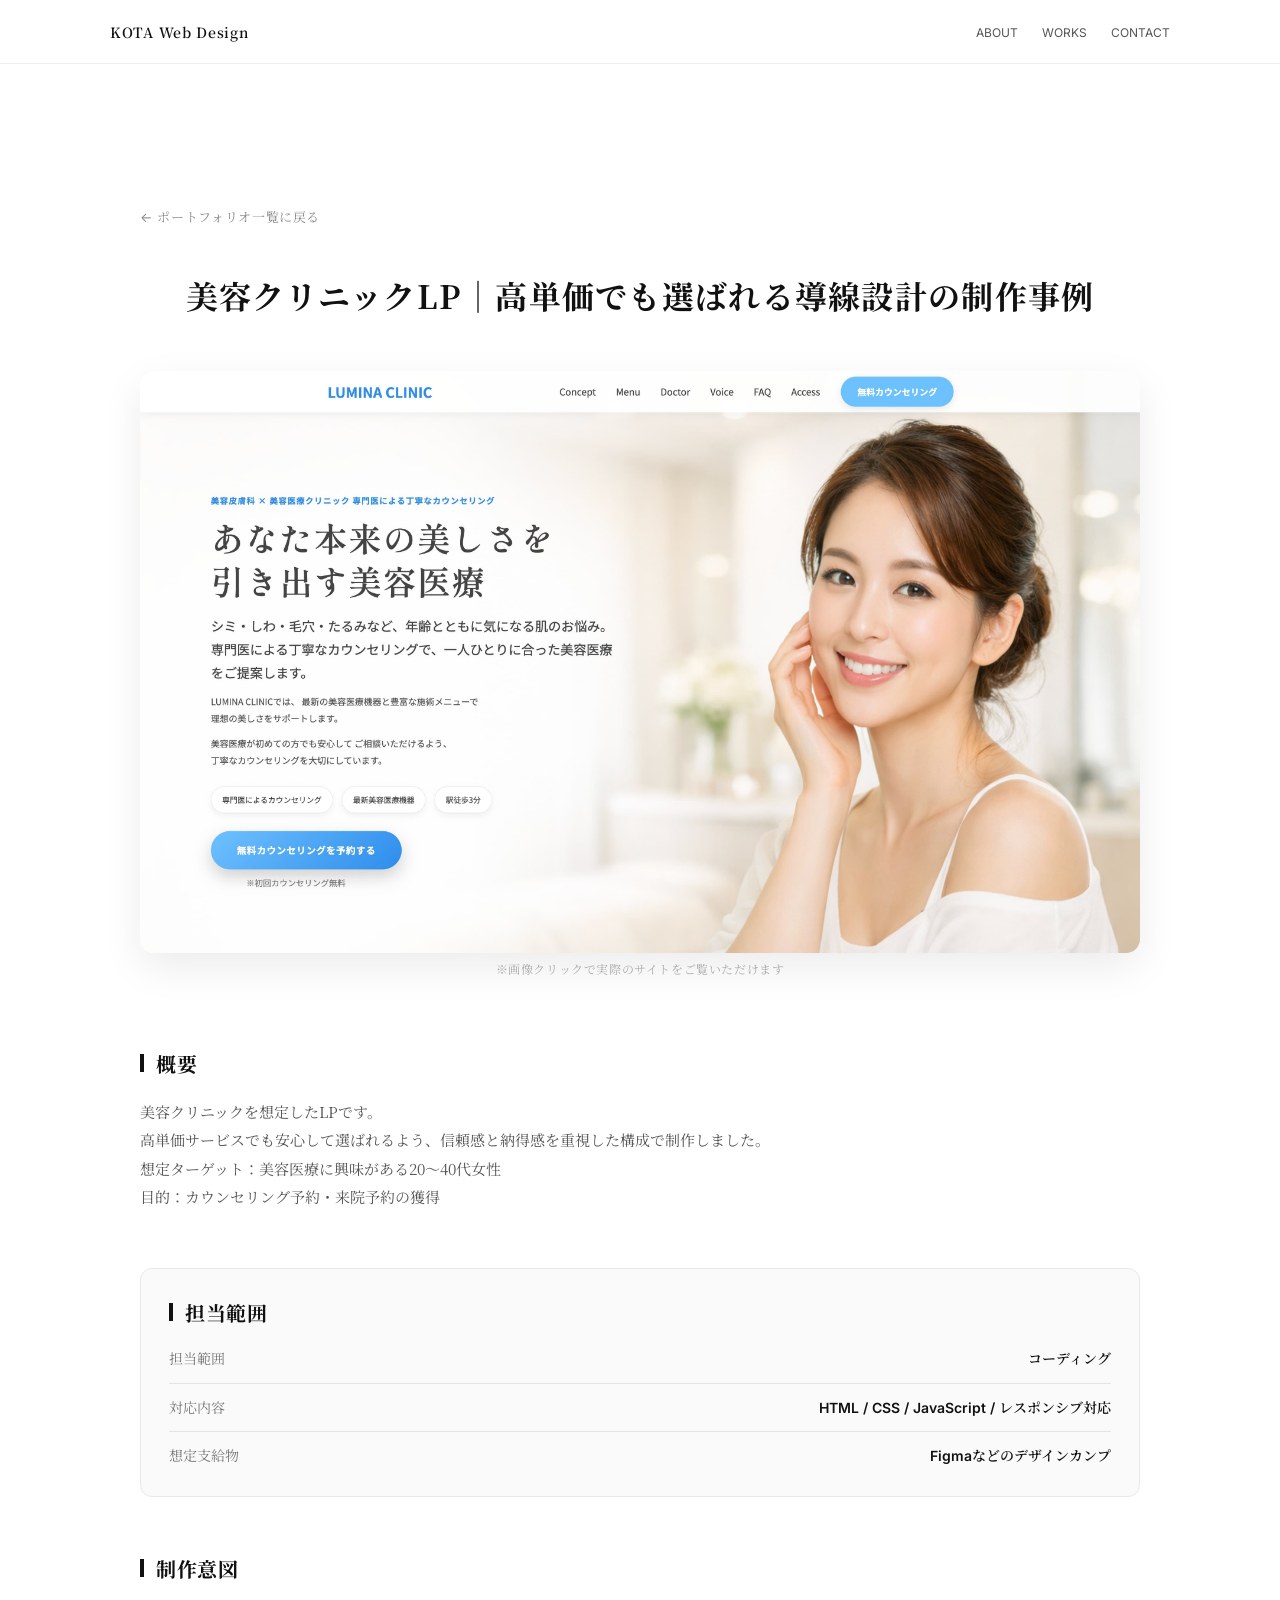
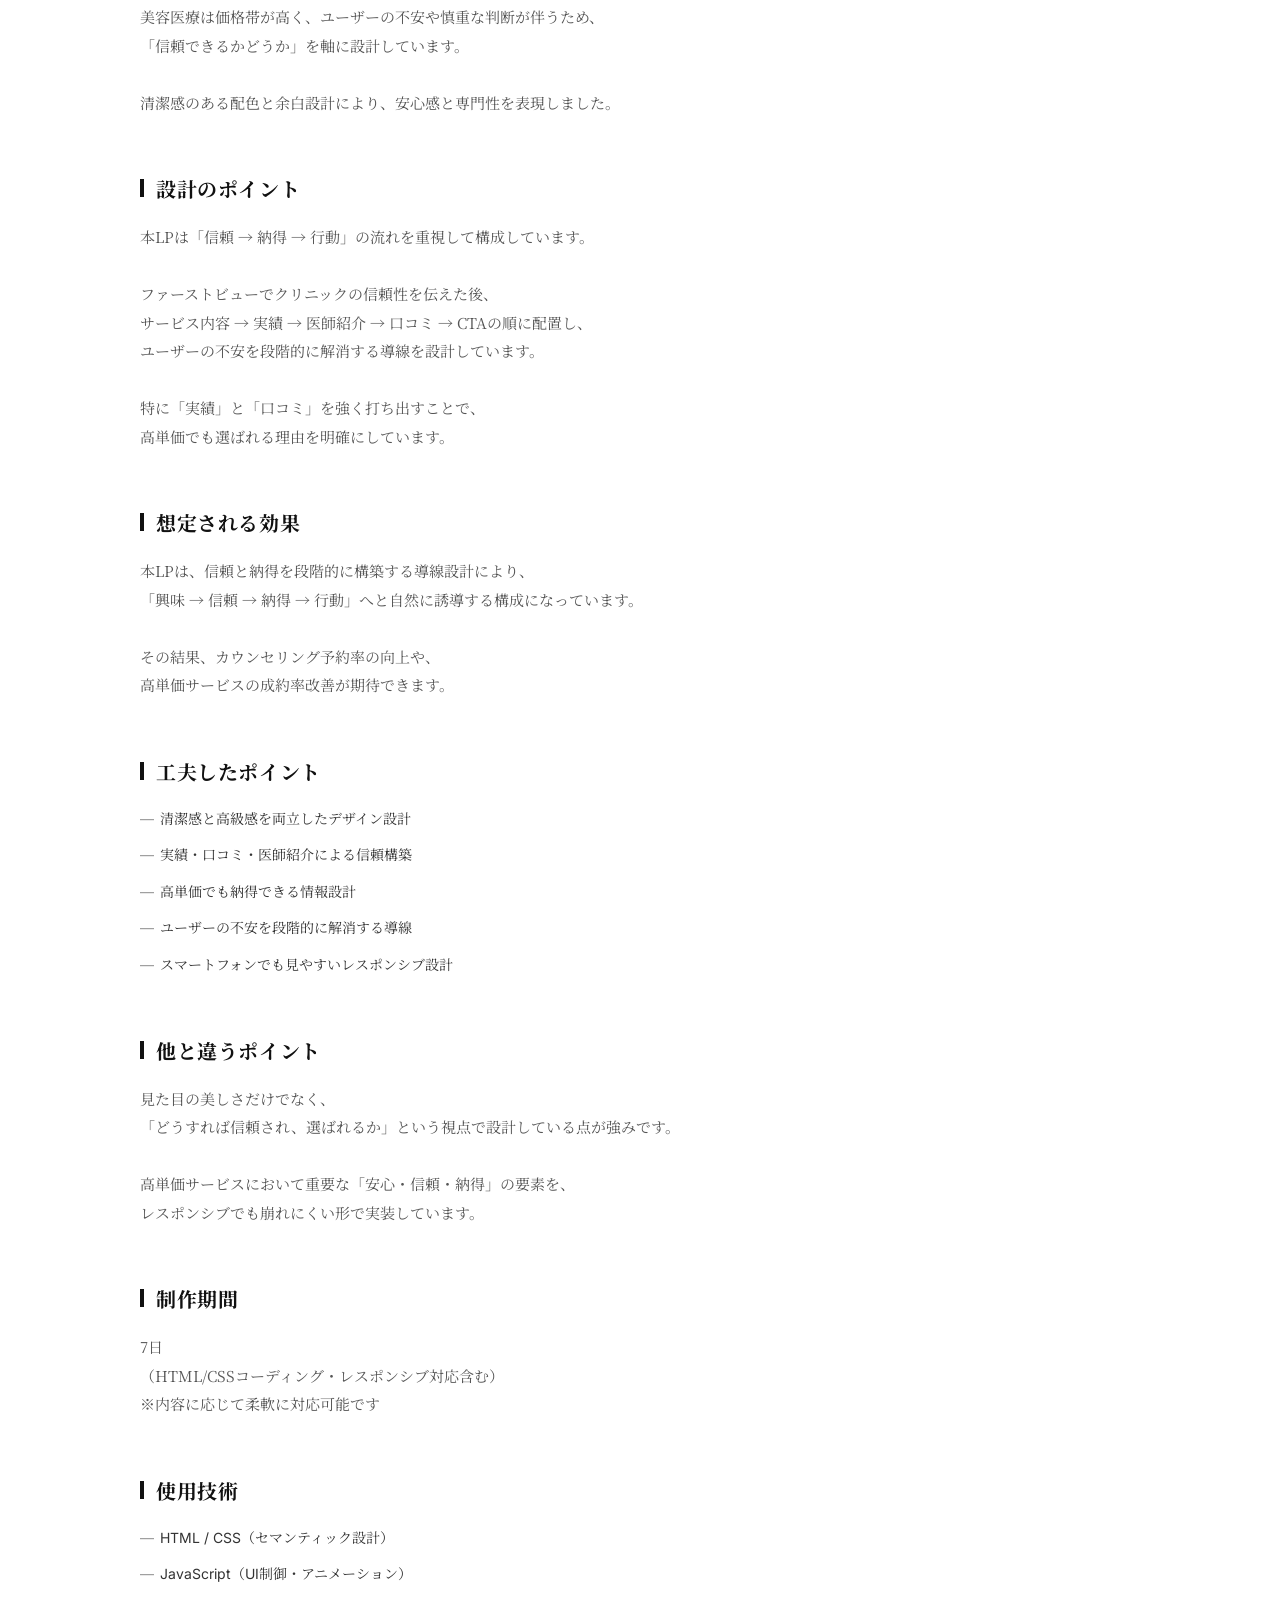
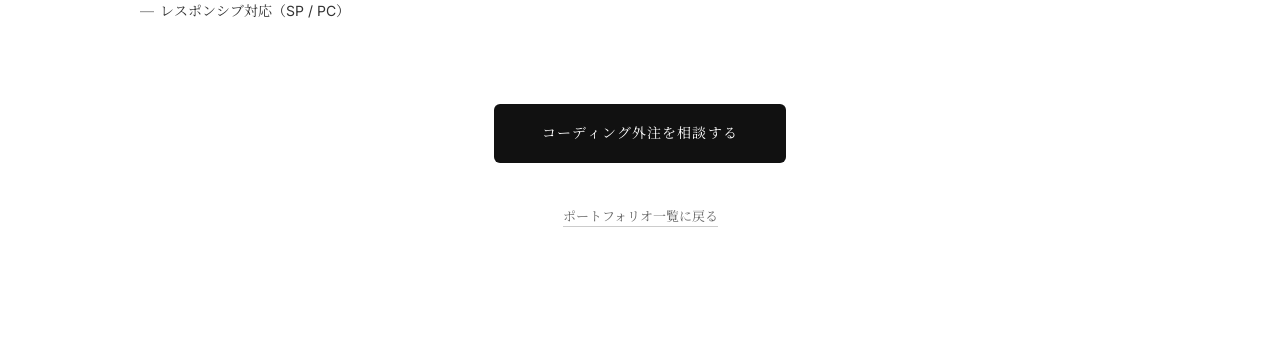
==== lp-beauty-clinic.html @ 037dd80d "Add files via upload" ====
<!DOCTYPE html>
<html lang="ja">
<head>
  <meta charset="UTF-8">
  <meta name="viewport" content="width=device-width, initial-scale=1.0">

  <!-- SEO -->
  <title>美容クリニックLPコーディング実績 | KOTA Web Design</title>
  <meta name="description" content="美容クリニックLPのコーディング実績。HTML/CSSコーディング、JavaScript、レスポンシブ対応の事例を紹介しています。">

  <!-- OGP -->
  <meta property="og:title" content="美容クリニックLPコーディング実績 | KOTA Web Design">
  <meta property="og:description" content="HTML/CSSコーディングとレスポンシブ対応を行った美容クリニックLPの実装事例。">
  <meta property="og:type" content="article">
  <meta property="og:url" content="https://kota-web-design.github.io/kota-web-design-portfolio/lp-beauty-clinic.html">
  <meta property="og:image" content="https://kota-web-design.github.io/kota-web-design-portfolio/img/lp-clinic.jpg">

  <!-- favicon -->
  <link rel="icon" href="img/favicon.ico" sizes="64x64" type="image/x-icon">

  <!-- CSS -->
  <link rel="stylesheet" href="style.css">

  <!-- フォント -->
  <link rel="preconnect" href="https://fonts.googleapis.com">
  <link rel="preconnect" href="https://fonts.gstatic.com" crossorigin>
  <link href="https://fonts.googleapis.com/css2?family=Inter:wght@300;400;500;600&family=Noto+Serif+JP:wght@400;500&display=swap" rel="stylesheet">
</head>

<body>

<header class="header">
  <div class="header__inner">

    <!-- ロゴ -->
    <p class="header__logo">
      <a href="index.html">KOTA Web Design</a>
    </p>

    <!-- ハンバーガー -->
    <button class="header__toggle" aria-label="メニュー開閉">
      <span></span>
      <span></span>
      <span></span>
    </button>

    <!-- ナビ -->
    <nav class="header__nav" aria-label="グローバルナビゲーション">
      <ul>
        <li><a href="index.html#about">ABOUT</a></li>
        <li><a href="index.html#works">WORKS</a></li>
        <li><a href="index.html#contact">CONTACT</a></li>
      </ul>
    </nav>

  </div>
</header>
<!-- ================= MAIN ================= -->
<main>

<section class="work">

  <div class="work__inner">

        <div class="work__back">
  <a href="index.html">← ポートフォリオ一覧に戻る</a>
</div>

    <!-- タイトル -->
<h1 class="work__title">
  美容クリニックLP｜高単価でも選ばれる導線設計の制作事例
</h1>

    <!-- サムネ -->
    <div class="work__img">
      <a href="https://kota-web-design.github.io/beauty-clinic-lp-template/" target="_blank" rel="noopener noreferrer">
        <img src="img/lp-clinic.jpg" alt="美容クリニックのLP制作事例" loading="lazy">
      </a>
      <p class="work__link-note">
        ※画像クリックで実際のサイトをご覧いただけます
      </p>
    </div>

    <!-- 概要 -->
<div class="work__block">
  <h2 class="work__heading">概要</h2>
  <p class="work__text">
    美容クリニックを想定したLPです。<br>
    高単価サービスでも安心して選ばれるよう、信頼感と納得感を重視した構成で制作しました。
  </p>

  <p>
    想定ターゲット：美容医療に興味がある20〜40代女性<br>
    目的：カウンセリング予約・来院予約の獲得
  </p>
</div>

    <!-- 担当範囲 -->
    <div class="work__block work__scope">
      <h2 class="work__heading">担当範囲</h2>
      <ul class="work__scope-list">
        <li><span>担当範囲</span><strong>コーディング</strong></li>
        <li><span>対応内容</span><strong>HTML / CSS / JavaScript / レスポンシブ対応</strong></li>
        <li><span>想定支給物</span><strong>Figmaなどのデザインカンプ</strong></li>
      </ul>
    </div>

    <!-- 制作意図 -->
    <div class="work__block">
      <h2 class="work__heading">制作意図</h2>
      <p class="work__text">
        美容医療は価格帯が高く、ユーザーの不安や慎重な判断が伴うため、<br>
        「信頼できるかどうか」を軸に設計しています。<br><br>

        清潔感のある配色と余白設計により、安心感と専門性を表現しました。
      </p>
    </div>

    <!-- 設計 -->
    <div class="work__block">
      <h2 class="work__heading">設計のポイント</h2>
      <p class="work__text">
        本LPは「信頼 → 納得 → 行動」の流れを重視して構成しています。<br><br>

        ファーストビューでクリニックの信頼性を伝えた後、<br>
        サービス内容 → 実績 → 医師紹介 → 口コミ → CTAの順に配置し、<br>
        ユーザーの不安を段階的に解消する導線を設計しています。<br><br>

        特に「実績」と「口コミ」を強く打ち出すことで、<br>
        高単価でも選ばれる理由を明確にしています。
      </p>
    </div>

    <div class="work__block">
  <h2 class="work__heading">想定される効果</h2>
  <p class="work__text">
    本LPは、信頼と納得を段階的に構築する導線設計により、<br>
    「興味 → 信頼 → 納得 → 行動」へと自然に誘導する構成になっています。<br><br>

    その結果、カウンセリング予約率の向上や、<br>
    高単価サービスの成約率改善が期待できます。
  </p>
</div>

    <!-- 工夫 -->
    <div class="work__block">
      <h2 class="work__heading">工夫したポイント</h2>
      <ul class="work__list">
        <li>清潔感と高級感を両立したデザイン設計</li>
        <li>実績・口コミ・医師紹介による信頼構築</li>
        <li>高単価でも納得できる情報設計</li>
        <li>ユーザーの不安を段階的に解消する導線</li>
        <li>スマートフォンでも見やすいレスポンシブ設計</li>
      </ul>
    </div>

    <!-- 差別化 -->
    <div class="work__block">
      <h2 class="work__heading">他と違うポイント</h2>
      <p class="work__text">
        見た目の美しさだけでなく、<br>
        「どうすれば信頼され、選ばれるか」という視点で設計している点が強みです。<br><br>

        高単価サービスにおいて重要な「安心・信頼・納得」の要素を、<br>
        レスポンシブでも崩れにくい形で実装しています。
      </p>
    </div>

    <!-- 制作期間 -->
    <div class="work__block">
      <h2 class="work__heading">制作期間</h2>
      <p class="work__text">
        7日<br>
        （HTML/CSSコーディング・レスポンシブ対応含む）<br>
        <span class="work__note">※内容に応じて柔軟に対応可能です</span>
      </p>
    </div>

    <!-- 技術 -->
    <div class="work__block">
      <h2 class="work__heading">使用技術</h2>
      <ul class="work__list">
<li>HTML / CSS（セマンティック設計）</li>
<li>JavaScript（UI制御・アニメーション）</li>
<li>レスポンシブ対応（SP / PC）</li>
      </ul>
    </div>

    <!-- CTA -->
    <div class="work__cta">
      <a href="mailto:kotasuetsugu.design@gmail.com">
        コーディング外注を相談する
      </a>
    </div>

            <div class="work__bottom-nav">
  <a href="index.html" class="work__back-btn">
    ポートフォリオ一覧に戻る
  </a>
</div>

  </div>

</section>

</main>
<script src="script.js"></script>
</body>
</html>
---- style.css ----
/* ===============================
   Reset CSS
=============================== */
*,
*::before,
*::after {
  box-sizing: border-box;
}

html, body {
  margin: 0;
  padding: 0;
}


html {
  overflow-x: hidden;
}

body {
  line-height: 1.6;
  font-family: 'Inter', 'Noto Serif JP', sans-serif;
  color: #111;
  background-color: #fff;
  padding-top: 64px;
}

img {
  max-width: 100%;
  height: auto;
  display: block;
}

a {
  text-decoration: none;
  color: inherit;
}

ul, ol {
  list-style: none;
  padding: 0;
  margin: 0;
}

h1, h2, h3, p {
  margin: 0;
  font-family: 'Noto Serif JP', serif;
}

.sp-only{
  display: none;
}

.pc-only{
  display: block;
}


/* ===============================
   HEADER
=============================== */
.header {
  height: 64px;
  position: fixed;
  top: 0;
  left: 0;
  width: 100%;
  background: #fff;
  border-bottom: 1px solid #eee;
  z-index: 100;
}

.header__inner {
  max-width: 1100px;
  margin: 0 auto;
  padding: 0 20px; 
  height: 100%; 
  display: flex;
  justify-content: space-between;
  align-items: center; 
}

.header__logo a {
  font-size: 14px;
  font-weight: 600;
  letter-spacing: 0.05em;
}

.header__nav ul {
  display: flex;
  gap: 24px;
}

.header__nav a {
  font-size: 12px;
  color: #555;
  transition: 0.3s;
}

.header__nav a:hover {
  color: #111;
}

.header__toggle {
  display: none;
}

/* ===============================
   First View
=============================== */

.fv {
  padding: 160px 20px 130px;
  text-align: center;
  border-bottom: 1px solid #eee;
}

.fv__inner {
  max-width: 820px;
  margin: 0 auto;
}

.fv__lead {
  font-size: 12px;
  letter-spacing: 0.25em;
  margin-bottom: 16px;
  color: #999;
}

.fv__title {
  font-size: 46px;
  font-weight: 700;
  line-height: 1.4;
  margin-bottom: 28px;
  letter-spacing: 0.02em;
  max-width: 720px;
  margin-left: auto;
  margin-right: auto;
}

.fv__text {
  font-size: 16px;
  color: #555;
  line-height: 1.9;
  margin-bottom: 44px;
  max-width: 760px;
  margin-left: auto;
  margin-right: auto;
}

.fv__cta {
  display: flex;
  flex-direction: row;
  align-items: center;
  justify-content: center;
  gap: 12px;
}

.btn-primary,
.btn-secondary {
  display: inline-block;
  padding: 16px 42px;
  font-size: 14px;
  letter-spacing: 0.08em;
  border-radius: 6px;
  transition: all 0.3s ease;
}

.btn-primary {
  background-color: #111;
  color: #fff;
}

.btn-secondary {
  background-color: #fff;
  border: 1px solid #111;
  color: #111;
}

.btn-primary:hover {
  opacity: 0.85;
  transform: translateY(-2px);
}

.btn-secondary:hover {
  background-color: #111;
  color: #fff;
  transform: translateY(-2px);
}

.fv__note {
  font-size: 12px;
  color: #999;
}


/* ===============================
   ABOUT
=============================== */
.about {
  padding: 120px 20px;
}

.about__inner {
  max-width: 1100px;
  margin: 0 auto;
  display: flex;
  align-items: center;
  gap: 70px;
}

.about__img {
  width: 40%;
  display: flex;
  align-items: center;
}

.about__img img {
  width: 100%;
  height: 340px;
  object-fit: cover;
  border-radius: 14px;
  box-shadow: 0 20px 40px rgba(0,0,0,0.08);
  transition: 0.4s ease;
  filter: brightness(1.05) contrast(1.08);
}

.about__img img:hover {
  transform: translateY(-4px);
  box-shadow: 0 30px 60px rgba(0,0,0,0.12);
}

.about__content {
  width: 60%;
text-align: left;
}

.about__title {
  font-size: 26px;
  font-weight: 700;
  margin-bottom: 20px;
  text-align: center;
}

.about__lead {
  font-size: 18px;
  font-weight: 600;
  margin-bottom: 16px;
  text-align: center;
}

.about__text {
  font-size: 14px;
  line-height: 1.9;
  color: #555;
  margin-bottom: 28px;
}

.about__strength {
  margin-bottom: 24px;
}

.about__strength h3 {
  font-size: 14px;
  margin-bottom: 10px;
  font-weight: 700;
}

.about__strength ul {
  padding-left: 18px;
}

.about__strength li {
  font-size: 13px;
  margin-bottom: 6px;
  color: #333;
}

.about__data {
  margin-bottom: 24px;
}

.about__data h3 {
  font-size: 14px;
  margin-bottom: 8px;
  font-weight: 700;
}

.about__data p {
  font-size: 13px;
  color: #555;
}

.about__skills {
  display: flex;
  flex-wrap: wrap;
  gap: 10px;
  margin-bottom: 24px;
}

.about__skills li {
  font-size: 12px;
  padding: 6px 12px;
  border: 1px solid #ddd;
  border-radius: 20px;
  transition: 0.3s;
}

.about__skills li:hover {
  background-color: #111;
  color: #fff;
}

.about__note {
  font-size: 18px;
  color: #666;
  line-height: 1.8;
  text-align: center;
  margin-top: 20px;
}

/* ===============================
   DESIGN → CODING
=============================== */
.flow {
  padding: 120px 20px;
  text-align: center;
  background: #fafafa;
}

.flow__inner {
  max-width: 1100px;
  margin: 0 auto;
}

/* タイトル */
.flow__title {
  font-size: 26px;
  font-weight: 700;
  margin-bottom: 16px;
}

/* リード */
.flow__lead {
  font-size: 14px;
  color: #666;
  margin-bottom: 50px;
}

.flow__grid {
  display: grid;
  grid-template-columns: 1fr auto 1fr; /* ←ここ重要 */
  gap: 40px;
  align-items: center;
}

/* カード */
.flow__card {
  display: block;
  text-decoration: none;
  color: inherit;
  transition: 0.3s;
}

/* 画像 */
.flow__img {
  overflow: hidden;
  border-radius: 12px;
}

.flow__img img {
  width: 100%;
  height: 280px;
  object-fit: cover;
  transition: 0.4s;
}

/* ラベル */
.flow__label {
  margin-top: 12px;
  font-size: 14px;
  color: #333;
}

.flow__arrow {
  font-size: 28px;
  color: #bbb;
  display: flex;
  align-items: center;
  justify-content: center;
}

/* ホバー */
.flow__card:hover img {
  transform: scale(1.05);
}

.flow__card:hover {
  opacity: 0.9;
}

/* ===============================
   WORKS
=============================== */
.works {
  padding: 140px 20px;
  background: #fff;
}

.works__inner {
  max-width: 1100px;
  margin: 0 auto;
}

/* タイトル */
.works__title {
  font-size: 30px;
  font-weight: 700;
  text-align: center;
  margin-bottom: 16px;
  letter-spacing: 0.08em;
}

/* リード */
.works__lead {
  text-align: center;
  font-size: 14px;
  color: #666;
  margin-bottom: 70px;
  line-height: 1.8;
}

/* グリッド */
.works__grid {
  display: grid;
  grid-template-columns: repeat(3, 1fr);
  gap: 40px;
}

/* カード */
.works__card {
  display: block;
  border-radius: 16px;
  overflow: hidden;
  background: #fff;
  transition: all 0.35s ease;
}

/* 画像 */
.works__img {
  position: relative;
  overflow: hidden;
  border-radius: 16px;
}

.works__img img {
  width: 100%;
  height: 240px;
  object-fit: cover;
  transition: transform 0.5s ease;
}

/* CTAラベル */
.works__link {
  position: absolute;
  bottom: 14px;
  right: 14px;
  font-size: 12px;
  color: #fff;
  background: rgba(0, 0, 0, 0.7);
  padding: 8px 14px;
  border-radius: 30px;
  opacity: 0;
  transform: translateY(6px);
  transition: all 0.3s ease;
}

/* テキスト */
.works__info {
  padding: 16px 6px;
}

.works__info h3 {
  font-size: 18px;
  margin-bottom: 6px;
  font-weight: 600;
  letter-spacing: 0.04em;
}

.works__info p {
  font-size: 13px;
  color: #666;
  line-height: 1.7;
}

/* ホバー */
.works__card:hover {
  transform: translateY(-8px);
}

.works__card:hover img {
  transform: scale(1.08);
}

.works__card:hover .works__link {
  opacity: 1;
  transform: translateY(0);
}

/* ===============================
   LP PROJECTS
=============================== */
.lp {
  padding: 120px 20px;
  background-color: #fafafa;
}

.lp__inner {
  max-width: 1200px;
  margin: 0 auto;
}

.lp__title {
  font-size: 26px;
  font-weight: 700;
  text-align: center;
  margin-bottom: 14px;
  letter-spacing: 0.05em;
}

.lp__lead {
  text-align: center;
  font-size: 14px;
  color: #666;
  margin-bottom: 50px;
}

.lp__grid {
  display: grid;
  grid-template-columns: repeat(2, 1fr);
  gap: 36px;
}

.lp__card {
  display: block;
  border-radius: 14px;
  overflow: hidden;
  background: #fff;
  transition: all 0.3s ease;
}

.lp__img {
  overflow: hidden;
}

.lp__img img {
  width: 100%;
  height: 260px;
  object-fit: cover;
  transition: transform 0.4s ease;
}

.lp__info {
  padding: 18px;
}

.lp__info h3 {
  font-size: 16px;
  margin-bottom: 6px;
}

.lp__info p {
  font-size: 13px;
  color: #666;
  line-height: 1.6;
}

.lp__meta {
  font-size: 12px;
  color: #666;
  margin-top: 8px;
  line-height: 1.6;
}

.lp__note {
  display: block;
  font-size: 11px;
  color: #999;
  margin-top: 4px;
}

.lp__card:hover {
  transform: translateY(-4px);
  box-shadow: 0 12px 30px rgba(0, 0, 0, 0.08);
}

.lp__card:hover img {
  transform: scale(1.05);
}


/* ===============================
   TRUST
=============================== */
.trust {
  padding: 100px 20px;
  background: #f9f9f9;
  text-align: center;
}

.trust__inner {
  max-width: 800px;
  margin: 0 auto;
}

.trust__title {
  font-size: 20px;
  font-weight: 600;
  margin-bottom: 24px;
}

.trust__text {
  font-size: 14px;
  line-height: 1.9;
  color: #555;
}

/* ===============================
   CONTACT
=============================== */
.contact {
  padding: 120px 20px;
  text-align: center;
  background: #fff;
}

.contact__inner {
  max-width: 700px;
  margin: 0 auto;
}

/* タイトル */
.contact__title {
  font-size: 26px;
  font-weight: 600;
  margin-bottom: 24px;
  letter-spacing: 0.05em;
}

/* テキスト */
.contact__text {
  font-size: 14px;
  line-height: 1.9;
  color: #555;
  margin-bottom: 40px;
}

/* ボタン */
.contact__btn {
  display: inline-block;
  padding: 14px 32px;
  background: #111;
  color: #fff;
  font-size: 14px;
  border-radius: 6px;
  text-decoration: none;
  transition: 0.3s;
}

/* ホバー */
.contact__btn:hover {
  background: #333;
  transform: translateY(-2px);
}

/* ===============================
   FOOTER
=============================== */
.footer {
  padding: 40px 20px;
  border-top: 1px solid #eee;
  text-align: center;
}

.footer__name {
  font-size: 14px;
  margin-bottom: 6px;
}

.footer__copy {
  font-size: 12px;
  color: #999;
}


/* ===============================
   WORK DETAIL(pc)
=============================== */

.work {
  padding: 140px 20px 120px;
  background-color: #fff;
}

.work__inner {
  max-width: 1000px;
  margin: 0 auto;
}

.work__back {
  margin-bottom: 40px;
}

.work__back a {
  font-size: 13px;
  color: #888;
  letter-spacing: 0.05em;
  position: relative;
}

.work__back a::before {
  margin-right: 6px;
}

.work__title {
  font-size: 32px;
  font-weight: 700;
  text-align: center;
  margin-bottom: 50px;
  letter-spacing: 0.04em;
}

.work__img {
  margin-bottom: 70px;
}

.work__img img {
  width: 100%;
  border-radius: 14px;
  box-shadow: 0 14px 40px rgba(0, 0, 0, 0.08);
}

.work__img a {
  display: block;
  transition: 0.3s;
  cursor: pointer;
}

.work__img a:hover {
  transform: scale(1.02);
  opacity: 0.9;
}

.work__link-note {
  font-size: 12px;
  color: #aaa;
  text-align: center;
  margin-top: 6px;
  margin-bottom: 18px;
  letter-spacing: 0.05em;
  line-height: 1.6;
}

.work__img:hover + .work__link-note {
  color: #666;
}
/* ===============================
   BLOCK
=============================== */

.work__block {
  margin-bottom: 56px;
}

.work__heading {
  font-size: 20px;
  font-weight: 700;
  margin-bottom: 18px;
  letter-spacing: 0.03em;
  position: relative;
  padding-left: 16px;
}

.work__heading::before {
  content: "";
  position: absolute;
  left: 0;
  top: 6px;
  width: 4px;
  height: 18px;
  background-color: #111;
}

.work__block p {
  font-size: 15px;
  line-height: 1.9;
  color: #555;
}

.work__scope {
  padding: 28px;
  border: 1px solid #e8e8e8;
  border-radius: 12px;
  background: #fafafa;
}

.work__scope-list {
  display: grid;
  gap: 12px;
}

.work__scope-list li {
  display: flex;
  justify-content: space-between;
  gap: 20px;
  padding-bottom: 12px;
  border-bottom: 1px solid #e5e5e5;
}

.work__scope-list li:last-child {
  padding-bottom: 0;
  border-bottom: none;
}

.work__scope-list span,
.work__scope-list strong {
  font-family: 'Inter', 'Noto Serif JP', sans-serif;
  font-size: 14px;
  line-height: 1.7;
}

.work__scope-list span {
  flex: 0 0 110px;
  color: #777;
}

.work__scope-list strong {
  color: #111;
  font-weight: 600;
  text-align: right;
}

/* ===============================
   LIST
=============================== */

.work__list {
  padding-left: 0;
}

.work__list li {
  font-size: 14px;
  line-height: 1.9;
  margin-bottom: 10px;
  color: #333;
  padding-left: 20px;
  position: relative;
}

.work__list li::before {
  content: "—";
  position: absolute;
  left: 0;
  color: #999;
}

/* ===============================
   CTA
=============================== */

.work__cta {
  margin-top: 80px;
  text-align: center;
}

.work__cta a {
  display: inline-block;
  padding: 18px 48px;
  background-color: #111;
  color: #fff;
  font-size: 14px;
  letter-spacing: 0.08em;
  border-radius: 6px;
  transition: all 0.3s ease;
}

.work__cta a:hover {
  opacity: 0.85;
  transform: translateY(-3px);
  box-shadow: 0 10px 25px rgba(0,0,0,0.15);
}

.work__bottom-nav {
  text-align: center;
  margin-top: 40px;
}

.work__bottom-nav a {
  font-size: 13px;
  color: #666;
  border-bottom: 1px solid #ccc;
  padding-bottom: 2px;
  transition: 0.3s;
}

.work__bottom-nav a:hover {
  color: #111;
  border-color: #111;
}

/* ===============================
   Responsive
=============================== */
@media screen and (max-width: 768px) {
  .sp-only{
  display: block;
}

  .pc-only{
  display: none;
}

  /* ハンバーガー表示 */
  .header__toggle {
    display: flex;
    flex-direction: column;
    justify-content: center;
    gap: 6px;
    width: 30px;
    height: 30px;
    background: none;
    border: none;
    cursor: pointer;
    z-index: 200;
  }

  .header__toggle span {
    display: block;
    height: 2px;
    background: #111;
    transition: 0.3s;
  }

  /* ナビ（初期非表示） */
  .header__nav {
    position: fixed;
    top: 0;
    right: -100%;
    width: 70%;
    height: 100vh;
    background: #fff;
    padding-top: 100px;
    transition: 0.3s;
  }

  .header__nav ul {
    flex-direction: column;
    align-items: center;
    gap: 30px;
  }

  .header__nav a {
    font-size: 16px;
  }

  /* 開いた状態 */
  .header.open .header__nav {
    right: 0;
  }

  /* ===== ハンバーガー → × ===== */

  .header.open .header__toggle span:nth-child(1) {
    transform: translateY(8px) rotate(45deg);
  }

  .header.open .header__toggle span:nth-child(2) {
    opacity: 0;
  }

  .header.open .header__toggle span:nth-child(3) {
    transform: translateY(-8px) rotate(-45deg);
  }



/* ===============================
   FV
=============================== */

  .fv {
    padding: 120px 20px 80px;
  }

  .fv__lead {
    font-size: 11px;
    letter-spacing: 0.2em;
    margin-bottom: 12px;
  }

  .fv__title {
    font-size: 28px;
    line-height: 1.5;
    margin-bottom: 20px;
  }

  .fv__text {
    font-size: 14px;
    line-height: 1.8;
    margin-bottom: 32px;
  }

  .fv__cta {
    flex-direction: column;
  }

  .btn-primary,
  .btn-secondary {
    width: 100%;
    max-width: 300px;
    text-align: center;
    padding: 14px 20px;
  }

  .fv__note {
    font-size: 11px;
  }

  /* ===============================
   About
=============================== */

  .about {
    padding: 80px 20px;
  }

  .about__inner {
    flex-direction: column;
    gap: 40px;
  }

  .about__img {
    width: 100%;
    justify-content: center;
  }

  .about__img img {
    width: 100%;
    max-width: 320px;
    height: auto;
  }

  .about__content {
    width: 100%;
  }

  .about__title {
    font-size: 22px;
    margin-bottom: 16px;
    text-align: center;
  }

  .about__lead {
    font-size: 16px;
    margin-bottom: 12px;
  }

  .about__text {
    font-size: 13px;
    line-height: 1.8;
    margin-bottom: 24px;
  }

  .about__strength,
  .about__data {
    margin-bottom: 20px;
  }

  .about__strength h3,
  .about__data h3 {
    font-size: 13px;
  }

  .about__strength li,
  .about__data p {
    font-size: 12px;
  }

  .about__skills {
    gap: 8px;
  }

  .about__skills li {
    font-size: 11px;
    padding: 5px 10px;
  }

  .about__note {
    font-size: 12px;
  }

  /* ===============================
   Flow
=============================== */

  .flow {
    padding: 80px 20px;
  }

  .flow__title {
    font-size: 22px;
    margin-bottom: 12px;
  }

  .flow__lead {
    font-size: 13px;
    margin-bottom: 32px;
  }

  .flow__grid {
    grid-template-columns: 1fr;
    gap: 24px;
  }

  .flow__img img {
    height: auto;
  }

  .flow__arrow {
    transform: rotate(90deg);
    font-size: 24px;
  }

  .flow__label {
    font-size: 13px;
  }

  /* ===============================
   Works
=============================== */

  .works {
    padding: 80px 20px;
  }

  .works__title {
    font-size: 22px;
    margin-bottom: 12px;
  }

  .works__lead {
    font-size: 13px;
    margin-bottom: 32px;
  }

  .works__grid {
    grid-template-columns: 1fr;
    gap: 24px;
    text-align: center;
  }

  .works__img img {
    height: auto;
  }

  .works__info h3 {
    font-size: 15px;
  }

  .works__info p {
    font-size: 12px;
  }

  .works__link {
    opacity: 1;
    transform: none;
    font-size: 11px;
    padding: 6px 12px;
  }

  /* ===============================
   LP
=============================== */

  .lp {
    padding: 80px 20px;
  }

  .lp__title {
    font-size: 22px;
    margin-bottom: 10px;
  }

  .lp__lead {
    font-size: 13px;
    margin-bottom: 32px;
  }

  .lp__grid {
    grid-template-columns: 1fr;
    gap: 24px;
  }

  .lp__img img {
    height: auto;
  }

  .lp__info {
    padding: 14px;
  }

  .lp__info h3 {
    font-size: 15px;
  }

  .lp__info p {
    font-size: 12px;
  }

  .lp__meta {
    font-size: 11px;
  }
  /* ===============================
   Trust
=============================== */

  .trust {
    padding: 70px 20px;
  }

  .trust__title {
    font-size: 18px;
    margin-bottom: 18px;
    line-height: 1.5;
  }

  .trust__text {
    font-size: 13px;
    line-height: 1.8;
    text-align: left;
  }

    /* ===============================
   Contact
=============================== */
  .contact {
    padding: 80px 20px;
  }

  .contact__title {
    font-size: 20px;
    margin-bottom: 18px;
  }

  .contact__text {
    font-size: 13px;
    line-height: 1.8;
    text-align: left;
    margin-bottom: 28px;
  }

  .contact__btn {
    display: block;
    width: 100%;
    padding: 16px;
    font-size: 14px;
    border-radius: 8px;
  }

/* ===============================
   Footer
=============================== */
  .footer {
    padding: 32px 20px;
  }

  .footer__name {
    font-size: 13px;
    margin-bottom: 8px;
    letter-spacing: 0.05em;
  }

  .footer__copy {
    font-size: 11px;
    line-height: 1.6;
  }
/* ===============================
   WORK DETAIL(sp)
=============================== */

  .work {
    padding: 90px 20px 80px;
  }

  .work__inner {
    max-width: 100%;
  }

  /* 戻るリンク */
  .work__back {
    margin-bottom: 24px;
  }

  .work__back a {
    font-size: 12px;
  }

  /* タイトル */
  .work__title {
    font-size: 22px;
    margin-bottom: 32px;
    line-height: 1.4;
  }

  /* 画像 */
  .work__img {
    margin-bottom: 40px;
  }

  .work__img img {
    border-radius: 10px;
  }

  .work__link-note {
    font-size: 11px;
    margin-bottom: 24px;
  }

  /* ブロック */
  .work__block {
    margin-bottom: 40px;
  }

  .work__heading {
    font-size: 16px;
    margin-bottom: 12px;
    padding-left: 12px;
  }

  .work__heading::before {
    width: 3px;
    height: 14px;
    top: 4px;
  }

  .work__block p {
    font-size: 13px;
    line-height: 1.8;
  }

  .work__scope {
    padding: 20px 16px;
  }

  .work__scope-list li {
    display: block;
  }

  .work__scope-list span,
  .work__scope-list strong {
    display: block;
    font-size: 13px;
    text-align: left;
  }

  .work__scope-list span {
    margin-bottom: 4px;
  }

  /* リスト */
  .work__list li {
    font-size: 13px;
    margin-bottom: 8px;
    padding-left: 16px;
  }

  /* CTA */
  .work__cta {
    margin-top: 60px;
  }

  .work__cta a {
    width: 100%;
    padding: 16px;
    font-size: 14px;
    border-radius: 8px;
  }

  /* 戻るボタン（下） */
  .work__bottom-nav {
    margin-top: 30px;
  }

  .work__bottom-nav a {
    font-size: 12px;
  }


}
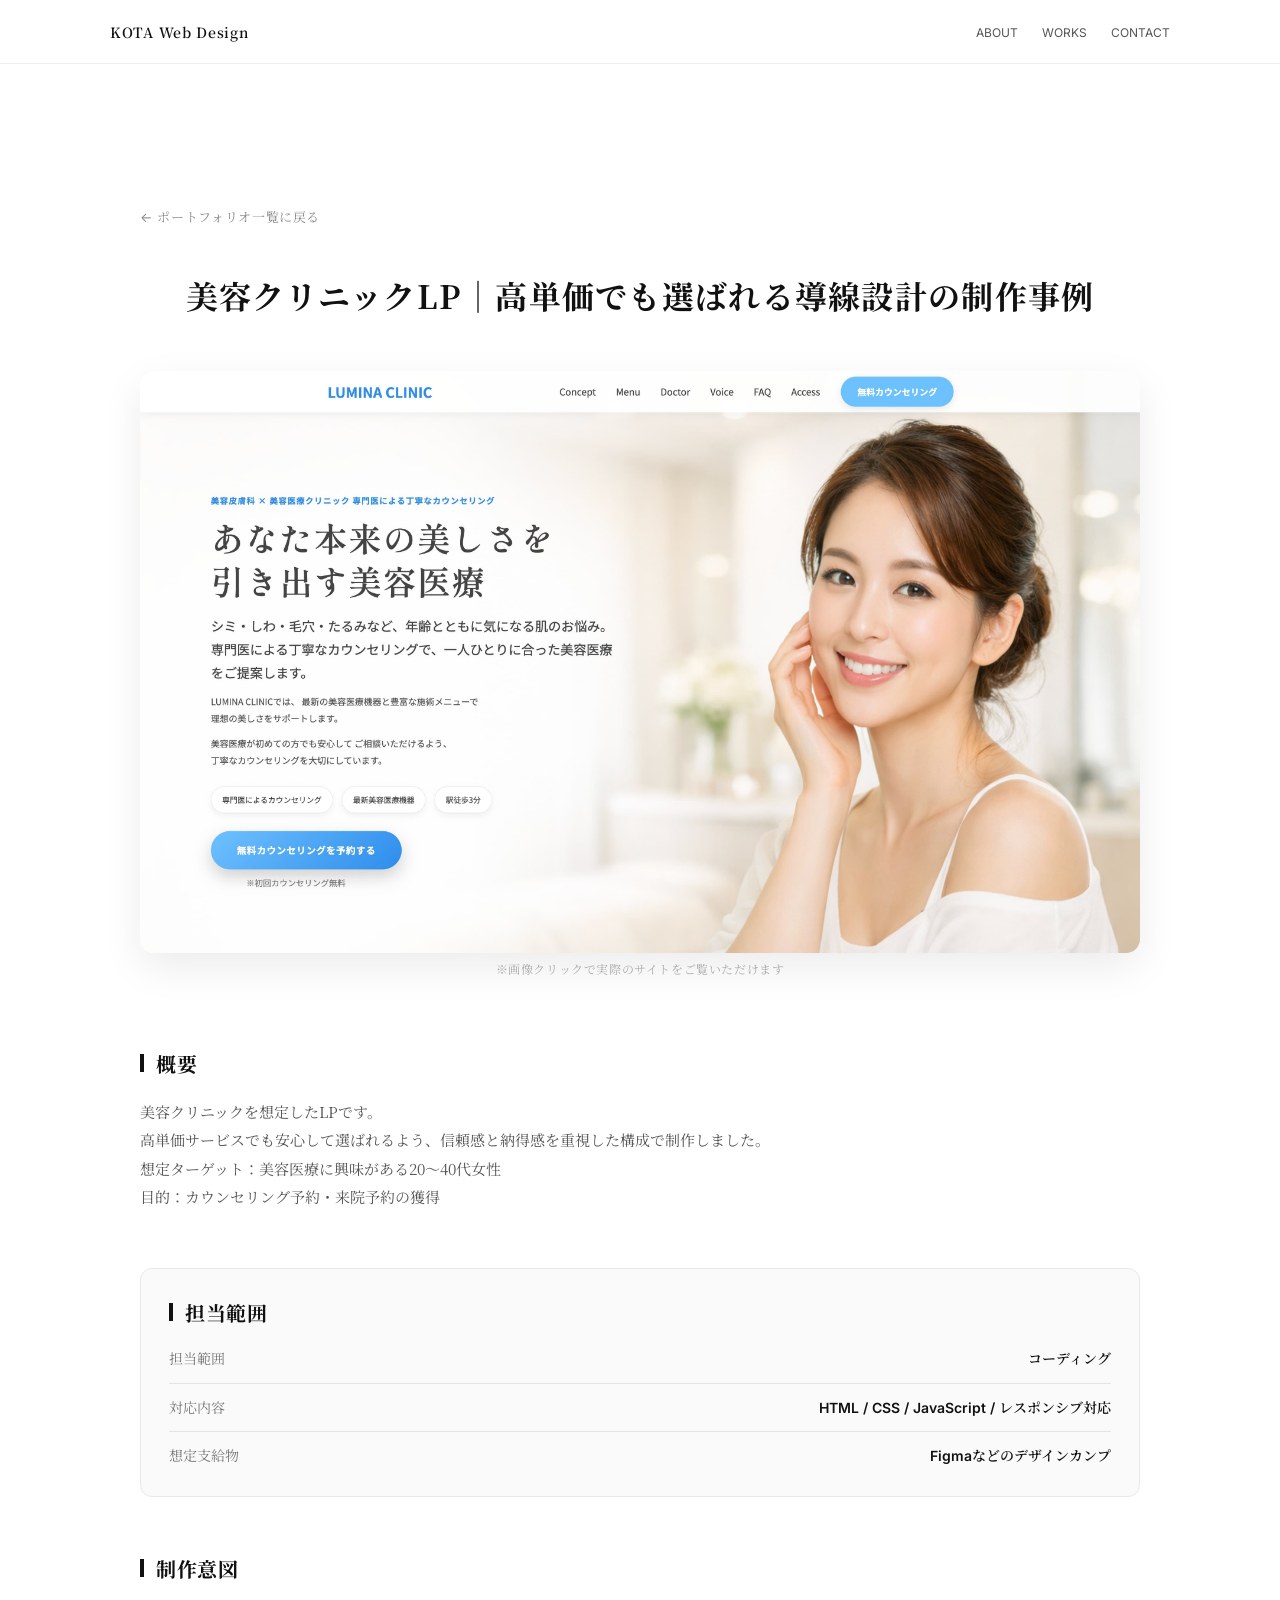
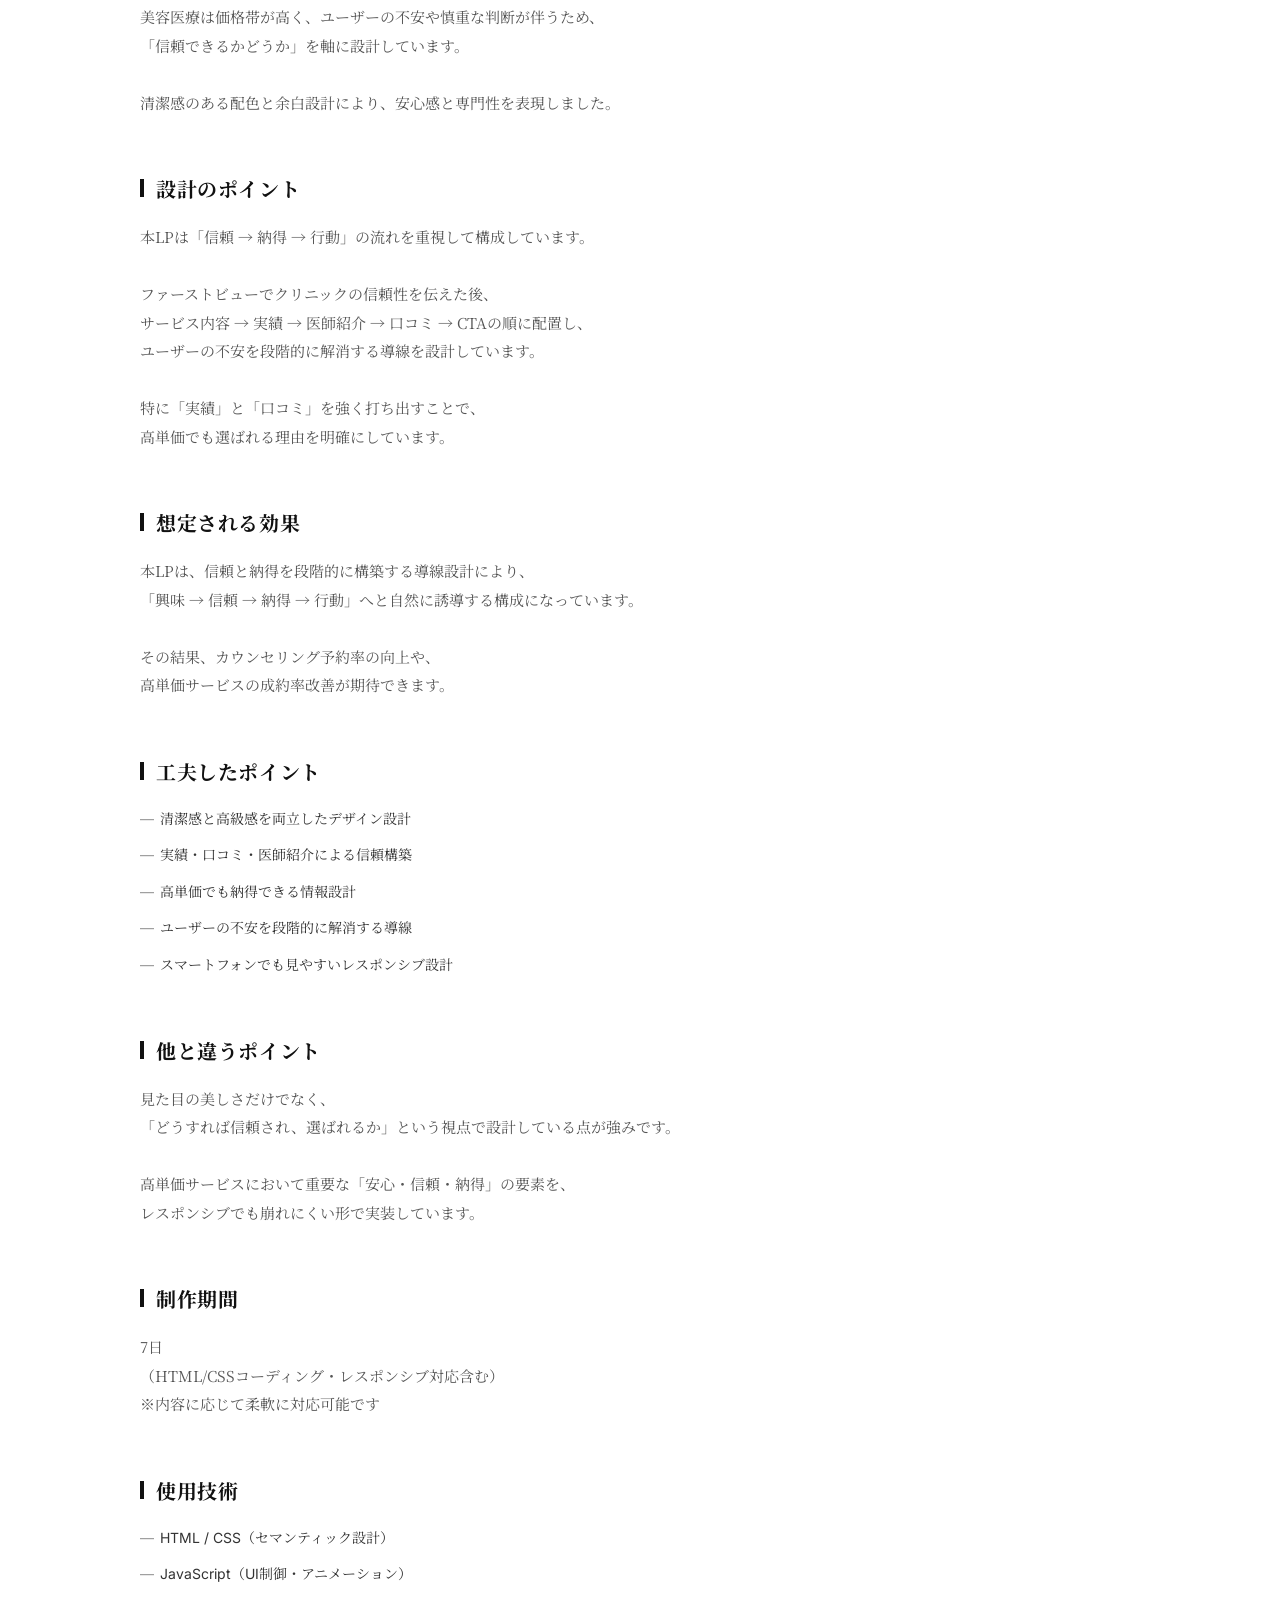
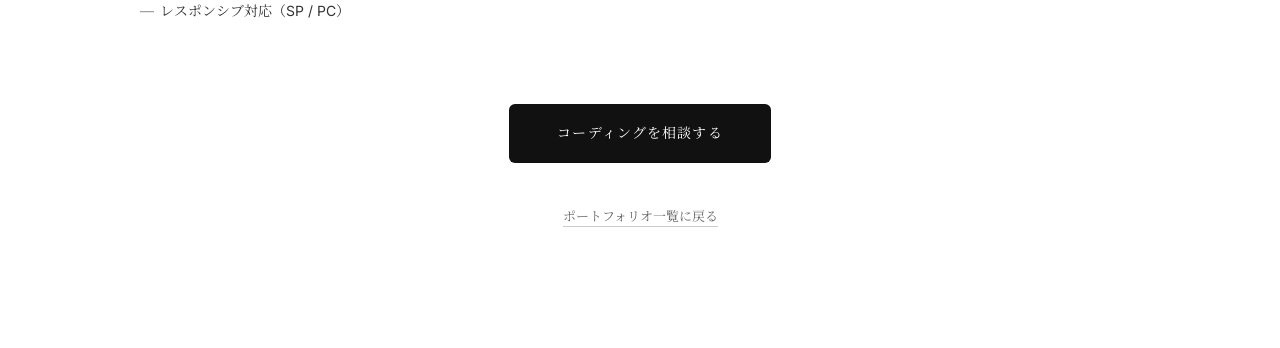
==== commit fd279425: "Add files via upload" ====
--- a/lp-beauty-clinic.html
+++ b/lp-beauty-clinic.html
@@ -5,15 +5,15 @@
   <meta name="viewport" content="width=device-width, initial-scale=1.0">
 
   <!-- SEO -->
-  <title>美容クリニックLPコーディング実績 | KOTA Web Design</title>
-  <meta name="description" content="美容クリニックLPのコーディング実績。HTML/CSSコーディング、JavaScript、レスポンシブ対応の事例を紹介しています。">
+  <title>美容クリニックLP制作事例 | KOTA Web Design</title>
+  <meta name="description" content="美容クリニックLPの制作事例。スマホで見やすいLP制作の事例を紹介しています。">
 
   <!-- OGP -->
-  <meta property="og:title" content="美容クリニックLPコーディング実績 | KOTA Web Design">
-  <meta property="og:description" content="HTML/CSSコーディングとレスポンシブ対応を行った美容クリニックLPの実装事例。">
+  <meta property="og:title" content="美容クリニックLP制作事例 | KOTA Web Design">
+  <meta property="og:description" content="スマホで見やすい導線設計を意識した美容クリニックLPの制作事例。">
   <meta property="og:type" content="article">
-  <meta property="og:url" content="https://kota-web-design.github.io/kota-web-design-portfolio/lp-beauty-clinic.html">
-  <meta property="og:image" content="https://kota-web-design.github.io/kota-web-design-portfolio/img/lp-clinic.jpg">
+  <meta property="og:url" content="https://kota-web-design.github.io/coding-partner-portfolio/lp-beauty-clinic.html">
+  <meta property="og:image" content="https://kota-web-design.github.io/coding-partner-portfolio/img/lp-clinic.jpg">
 
   <!-- favicon -->
   <link rel="icon" href="img/favicon.ico" sizes="64x64" type="image/x-icon">
@@ -188,8 +188,8 @@
 
     <!-- CTA -->
     <div class="work__cta">
-      <a href="mailto:kotasuetsugu.design@gmail.com">
-        コーディング外注を相談する
+      <a href="index.html#contact">
+        コーディングを相談する
       </a>
     </div>
 
--- a/style.css
+++ b/style.css
@@ -15,6 +15,13 @@
 
 html {
   overflow-x: hidden;
+  scroll-behavior: smooth;
+}
+
+#about,
+#works,
+#contact {
+  scroll-margin-top: 84px;
 }
 
 body {
@@ -446,18 +453,37 @@
   transition: all 0.35s ease;
 }
 
+.works__card--featured {
+  grid-column: 1 / -1;
+  display: grid;
+  grid-template-columns: minmax(0, 1.35fr) minmax(280px, 0.65fr);
+  border: 1px solid #e8e8e8;
+  box-shadow: 0 18px 42px rgba(0, 0, 0, 0.055);
+}
+
 /* 画像 */
 .works__img {
   position: relative;
   overflow: hidden;
   border-radius: 16px;
+  aspect-ratio: 16 / 10;
 }
 
 .works__img img {
   width: 100%;
-  height: 240px;
+  height: 100%;
   object-fit: cover;
   transition: transform 0.5s ease;
+}
+
+.works__card--featured .works__img {
+  border-radius: 16px 0 0 16px;
+}
+
+.works__card--featured .works__img img {
+  height: 100%;
+  min-height: 360px;
+  object-position: center top;
 }
 
 /* CTAラベル */
@@ -480,6 +506,22 @@
   padding: 16px 6px;
 }
 
+.works__card--featured .works__info {
+  display: flex;
+  flex-direction: column;
+  justify-content: center;
+  padding: 34px;
+}
+
+.works__category {
+  display: block;
+  margin-bottom: 8px;
+  font-family: 'Inter', 'Noto Serif JP', sans-serif;
+  font-size: 11px;
+  color: #999;
+  letter-spacing: 0.14em;
+}
+
 .works__info h3 {
   font-size: 18px;
   margin-bottom: 6px;
@@ -491,6 +533,23 @@
   font-size: 13px;
   color: #666;
   line-height: 1.7;
+}
+
+.works__tags {
+  display: flex;
+  flex-wrap: wrap;
+  gap: 8px;
+  margin-top: 16px;
+}
+
+.works__tags li {
+  font-family: 'Inter', 'Noto Serif JP', sans-serif;
+  font-size: 11px;
+  color: #555;
+  padding: 6px 10px;
+  border: 1px solid #e7e7e7;
+  border-radius: 999px;
+  background: #fafafa;
 }
 
 /* ホバー */
@@ -635,7 +694,7 @@
 }
 
 .contact__inner {
-  max-width: 700px;
+  max-width: 820px;
   margin: 0 auto;
 }
 
@@ -652,25 +711,103 @@
   font-size: 14px;
   line-height: 1.9;
   color: #555;
-  margin-bottom: 40px;
-}
-
-/* ボタン */
+  margin-bottom: 36px;
+}
+
+.contact__form {
+  width: 100%;
+  padding: 34px;
+  border: 1px solid #e8e8e8;
+  border-radius: 10px;
+  background: #fafafa;
+  text-align: left;
+}
+
+.contact__grid {
+  display: grid;
+  grid-template-columns: repeat(2, minmax(0, 1fr));
+  gap: 16px;
+}
+
+.contact__field {
+  display: block;
+  margin-bottom: 18px;
+}
+
+.contact__field span {
+  display: block;
+  margin-bottom: 8px;
+  font-size: 13px;
+  font-weight: 600;
+  letter-spacing: 0.04em;
+}
+
+.contact__field input,
+.contact__field select,
+.contact__field textarea {
+  width: 100%;
+  border: 1px solid #ddd;
+  border-radius: 8px;
+  background: #fff;
+  color: #111;
+  font: inherit;
+  font-size: 14px;
+  outline: none;
+  transition: 0.3s;
+}
+
+.contact__field input,
+.contact__field select {
+  height: 48px;
+  padding: 0 14px;
+}
+
+.contact__field textarea {
+  padding: 14px;
+  line-height: 1.8;
+  resize: vertical;
+}
+
+.contact__field input:focus,
+.contact__field select:focus,
+.contact__field textarea:focus {
+  border-color: #111;
+  box-shadow: 0 0 0 3px rgba(17, 17, 17, 0.08);
+}
+
+.contact__actions {
+  display: flex;
+  flex-wrap: wrap;
+  align-items: center;
+  justify-content: center;
+  gap: 16px;
+  margin-top: 8px;
+}
+
 .contact__btn {
   display: inline-block;
+  border: 0;
   padding: 14px 32px;
   background: #111;
   color: #fff;
   font-size: 14px;
   border-radius: 6px;
   text-decoration: none;
+  cursor: pointer;
   transition: 0.3s;
 }
 
-/* ホバー */
 .contact__btn:hover {
   background: #333;
   transform: translateY(-2px);
+}
+
+.contact__note {
+  margin-top: 18px;
+  color: #777;
+  font-size: 12px;
+  line-height: 1.8;
+  text-align: center;
 }
 
 /* ===============================
@@ -871,6 +1008,13 @@
 .work__cta {
   margin-top: 80px;
   text-align: center;
+}
+
+.work__cta--double {
+  display: flex;
+  justify-content: center;
+  gap: 14px;
+  flex-wrap: wrap;
 }
 
 .work__cta a {
@@ -882,6 +1026,12 @@
   letter-spacing: 0.08em;
   border-radius: 6px;
   transition: all 0.3s ease;
+}
+
+.work__cta a.work__cta-secondary {
+  background-color: #fff;
+  color: #111;
+  border: 1px solid #111;
 }
 
 .work__cta a:hover {
@@ -1159,8 +1309,26 @@
     text-align: center;
   }
 
+  .works__card--featured {
+    display: block;
+    grid-column: auto;
+  }
+
+  .works__card--featured .works__img {
+    border-radius: 16px;
+  }
+
   .works__img img {
-    height: auto;
+    height: 100%;
+  }
+
+  .works__card--featured .works__img img {
+    min-height: 0;
+    height: 100%;
+  }
+
+  .works__card--featured .works__info {
+    padding: 18px 10px;
   }
 
   .works__info h3 {
@@ -1178,6 +1346,14 @@
     padding: 6px 12px;
   }
 
+  .works__category {
+    font-size: 10px;
+  }
+
+  .works__tags {
+    justify-content: center;
+  }
+
   /* ===============================
    LP
 =============================== */
@@ -1257,6 +1433,38 @@
     line-height: 1.8;
     text-align: left;
     margin-bottom: 28px;
+  }
+
+  .contact__form {
+    padding: 20px;
+    border-radius: 8px;
+  }
+
+  .contact__grid {
+    grid-template-columns: 1fr;
+    gap: 0;
+  }
+
+  .contact__field {
+    margin-bottom: 16px;
+  }
+
+  .contact__field span {
+    font-size: 12px;
+  }
+
+  .contact__field input,
+  .contact__field select {
+    height: 46px;
+    font-size: 13px;
+  }
+
+  .contact__field textarea {
+    font-size: 13px;
+  }
+
+  .contact__actions {
+    display: block;
   }
 
   .contact__btn {
@@ -1265,7 +1473,9 @@
     padding: 16px;
     font-size: 14px;
     border-radius: 8px;
-  }
+    text-align: center;
+  }
+
 
 /* ===============================
    Footer
@@ -1379,6 +1589,10 @@
     margin-top: 60px;
   }
 
+  .work__cta--double {
+    gap: 12px;
+  }
+
   .work__cta a {
     width: 100%;
     padding: 16px;
@@ -1397,10 +1611,3 @@
 
 
 }
-
-
-
-
-
-
-
